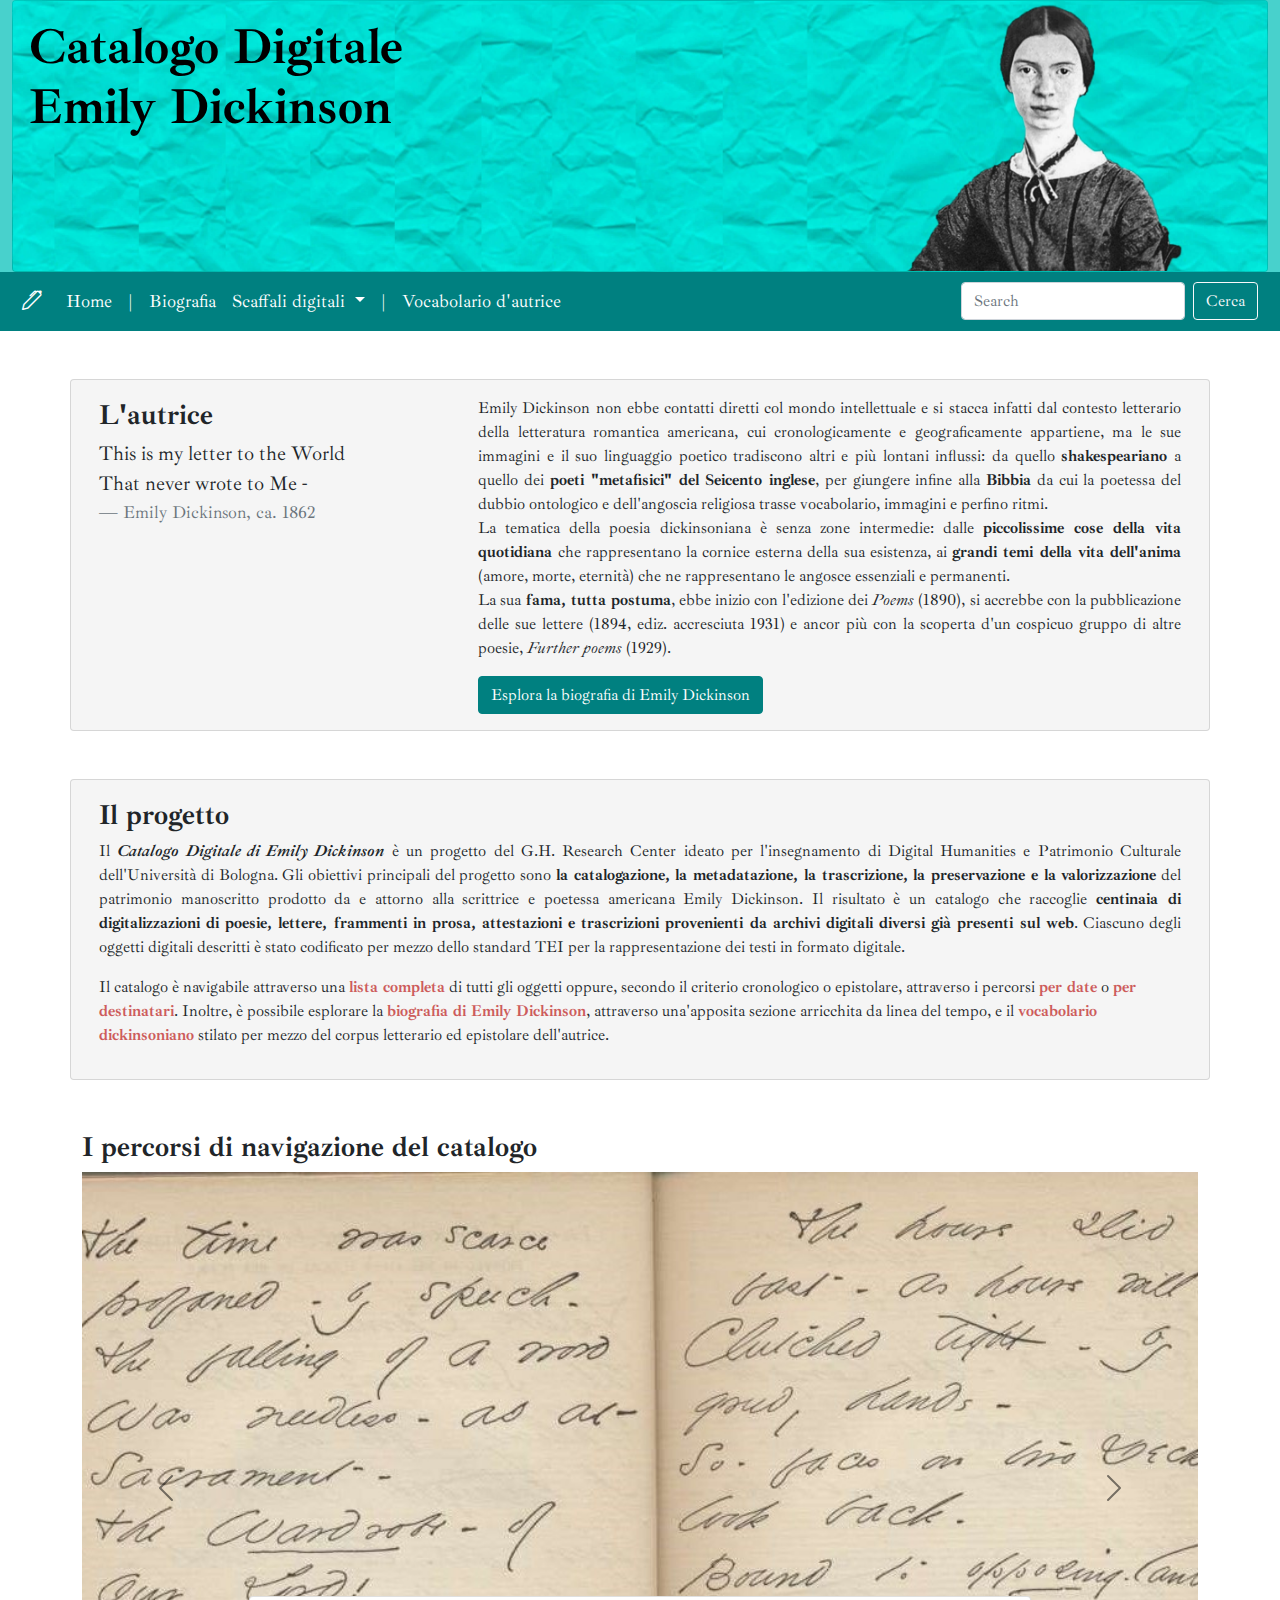
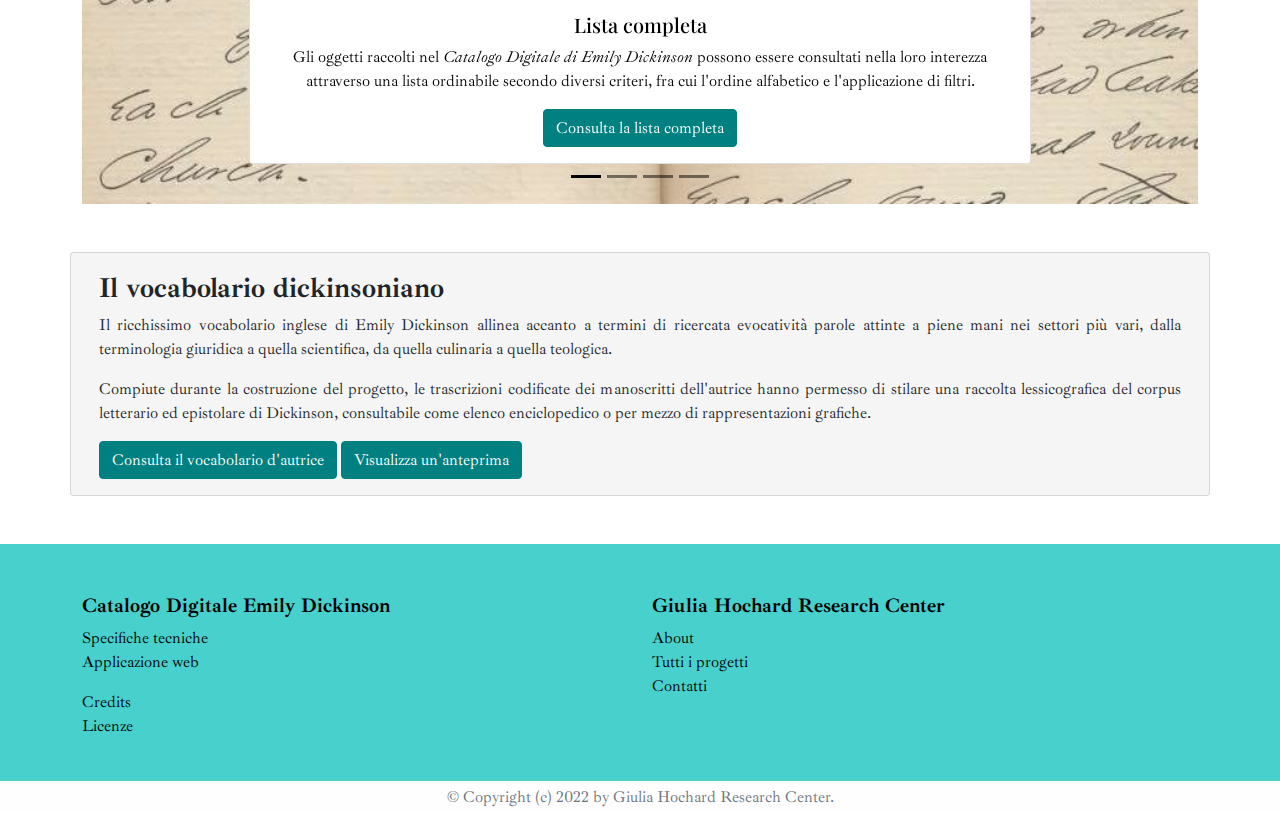
==== index.html @ fe254302 "upload-edits" ====
<!DOCTYPE html>
<html>
<head>
	<meta charset="utf-8">
	<meta name="viewport" content="width=device-width, initial-scale=1, shrink-to-fit=no">
	<title>Catalogo Digitale Emily Dickinson</title>
	<meta name="DC.Title" content="Catalogo Digitale Emily Dickinson">
	<meta name="DC.Creator.PersonalName" content="Hochard, Giulia">
	<meta name="DC.Creator.PersonalName.Address" content="giulia.hochard@studio.unibo.it">
	<meta name="DC.Subject" content="catalogo digitale">
	<meta name="DC.Subject" content="XML/TEI">
	<meta name="DC.Subject" content="poesia americana del Novecento">
	<meta name="DC.Subject" content="poetessa americana del Novecento">
	<meta name="DC.Description" content="Catalogo digitale delle opere manoscritte e delle attestazioni della scrittrice e poetessa americana Emily Dickinson">
	<meta name="DC.Publisher" content="Università di Bologna">
	<meta name="DC.Date" scheme="ISO8601" content="2022-07-27">
	<meta name="DC.Type" content="Sito web">
	<meta name="DC.Format" content="HTML/CSS">
	<meta name="DC.Identifier" content="https://giuliahochard.github.io/progetto_dhch/">
	<meta name="DC.Language" content="it">
	<link rel="shortcut icon" href="img/favicon.ico"/>
	<link rel="stylesheet" type="text/css" href="bootstrap/css/bootstrap.min.css"/>
	<link rel="stylesheet" type="text/css" href="style/style.css"/>
	<link rel="stylesheet" href="https://cdn.jsdelivr.net/npm/bootstrap-icons@1.8.3/font/bootstrap-icons.css"/>
</head>

<!--BODY-->
<body>
	<!--HEADER-->
	<header>
		<!--BANNER CON TITOLO-->
		<div class="container-fluid">
			<div class="card banner text-black">
				<img src="img/emilysfondoazzurro.jpg" class="card-img" alt=""/>
				<div class="card-img-overlay">
					<h1 class="card-title"><strong>Catalogo Digitale<br/>Emily Dickinson</strong></h1>
				</div>
			</div>
		</div>
		<!--BOOTSTRAP NAVBAR-->
		<nav class="navbar sticky-top navbar-expand-lg navbar-light bg-light pt-2 pb-2">
			<div class="container-fluid">
		    	<a class="navbar-brand" href="#">
		    		<i class="bi bi-pen"></i>
		    	</a>
			    <div class="collapse navbar-collapse" id="navbarSupportedContent">
			    	<ul class="navbar-nav me-auto mb-2 mb-lg-0">
			        	<li class="nav-item">
			          		<a class="nav-link active" aria-current="page" href="index.html">Home</a>
			        	</li>
			        	<li class="nav-item">
							<a class="nav-link" href="#">|</a>
						</li>
			        	<li class="nav-item">
			          		<a class="nav-link active" href="#">Biografia</a>
			        	</li>
			        	<li class="nav-item dropdown">
			          		<a class="nav-link dropdown-toggle active" href="#" id="navbarDropdown" role="button" data-bs-toggle="dropdown" aria-expanded="false">
			          			Scaffali digitali
			          		</a>
			          		<ul class="dropdown-menu" aria-labelledby="navbarDropdown">
			          			<li><a class="dropdown-item" href="paginehtml/listacompleta.html" title="Vai alla lista completa degli items del catalogo">Lista completa</a></li>
			          			<li><hr class="dropdown-divider"></li>
			            		<li><a class="dropdown-item" href="paginehtml/date.html" title="Vai agli scaffali organizzati per data">Date</a></li>
			            		<li><a class="dropdown-item" href="paginehtml/destinatari.html" title="Vai agli scaffali organizzati per destinatario">Destinatari</a></li>
			            		<li><a class="dropdown-item" href="#attest-trascr">Attestazioni e trascrizioni</a></li>
			          		</ul>
			        	</li>
			        	<li class="nav-item">
							<a class="nav-link" href="#">|</a>
						</li>
			        	<li class="nav-item">
			        		<a class="nav-link active" href="#vocabolario">Vocabolario d'autrice</a>
			        	</li>
			      	</ul>
			      	<form class="d-flex">
			        	<input class="form-control me-2" type="search" placeholder="Search" aria-label="Search">
			        	<button class="btn btn-outline-light" type="submit">Cerca</button>
			      	</form>
			    </div>
		  	</div>
		</nav>
	</header>
	<!--CORPO-->
	<main>
		<!--INTRODUZIONE AUTRICE E PROGETTO-->
		<section class="container-fluid introduzione pt-5">
			<div class="container">
				<div class="row">
					<div class="card index">
						<div class="row">
							<div class="col-md-4">
								<div class="card-body">
									<h3><strong>L'autrice</strong></h3>
									<blockquote class="blockquote mb-0">
										<p>This is my letter to the World<br/>That never wrote to Me -</p>
										<p class="blockquote-footer">Emily Dickinson, ca. 1862</p>
									</blockquote>
								</div>
							</div>
							<div class="col-md-8">
								<div class="card-body">
									<p class="card-text" align="justify">Emily Dickinson non ebbe contatti diretti col mondo intellettuale e si stacca infatti dal contesto letterario della letteratura romantica americana, cui cronologicamente e geograficamente appartiene, ma le sue immagini e il suo linguaggio poetico tradiscono altri e più lontani influssi: da quello <strong>shakespeariano</strong> a quello dei <strong>poeti "metafisici" del Seicento inglese</strong>, per giungere infine alla <strong>Bibbia</strong> da cui la poetessa del dubbio ontologico e dell'angoscia religiosa trasse vocabolario, immagini e perfino ritmi.<br>La tematica della poesia dickinsoniana è senza zone intermedie: dalle <strong>piccolissime cose della vita quotidiana</strong> che rappresentano la cornice esterna della sua esistenza, ai <strong>grandi temi della vita dell'anima</strong> (amore, morte, eternità) che ne rappresentano le angosce essenziali e permanenti.<br>La sua <strong>fama, tutta postuma</strong>, ebbe inizio con l'edizione dei <em>Poems</em> (1890), si accrebbe con la pubblicazione delle sue lettere (1894, ediz. accresciuta 1931) e ancor più con la scoperta d'un cospicuo gruppo di altre poesie, <em>Further poems</em> (1929).</p>
									<a href="#" class="btn btn-primary">Esplora la biografia di Emily Dickinson</a>
								</div>
							</div>
						</div>
					</div>
				</div>
				<div class="row pt-5">
					<div class="card index">
						<div class="card-body">
							<h3 class="card-title"><strong>Il progetto</strong></h3>
							<p class="card-text" align="justify">Il <em><strong>Catalogo Digitale di Emily Dickinson</strong></em> è un progetto del G.H. Research Center ideato per l'insegnamento di Digital Humanities e Patrimonio Culturale dell'Università di Bologna. Gli obiettivi principali del progetto sono <strong>la catalogazione, la metadatazione, la trascrizione, la preservazione e la valorizzazione</strong> del patrimonio manoscritto prodotto da e attorno alla scrittrice e poetessa americana Emily Dickinson. Il risultato è un catalogo che raccoglie <strong>centinaia di digitalizzazioni di poesie, lettere, frammenti in prosa, attestazioni e trascrizioni provenienti da archivi digitali diversi già presenti sul web</strong>. Ciascuno degli oggetti digitali descritti è stato codificato per mezzo dello standard TEI per la rappresentazione dei testi in formato digitale.</p>
							<p>Il catalogo è navigabile attraverso una <a href="paginehtml/listacompleta.html" class="link" title="Vai alla lista completa degli items del catalogo"><strong>lista completa</strong></a> di tutti gli oggetti oppure, secondo il criterio cronologico o epistolare, attraverso i percorsi <a href="paginehtml/date.html" class="link" title="Vai agli scaffali organizzati per data"><strong>per date</strong></a> o <a href="paginehtml/destinatari.html" class="link" title="Vai agli scaffali organizzati per destinatario"><strong>per destinatari</strong></a>. Inoltre, è possibile esplorare la <a href="#" class="link"><strong>biografia di Emily Dickinson</strong></a>, attraverso una'apposita sezione arricchita da linea del tempo, e il <a href="#vocabolario" class="link"><strong>vocabolario dickinsoniano</strong></a> stilato per mezzo del corpus letterario ed epistolare dell'autrice.</p>
						</div>
					</div>
				</div>
			</div>
		</section>
		<!--PERCORSI CON CAROUSEL-->
		<section class="container-fluid percorsi pt-5 pb-5">
			<div class="container">
				<h3 class="text-dark"><strong>I percorsi di navigazione del catalogo</strong></h3>
				<div id="carouselExampleDark" class="carousel carousel-dark slide" data-bs-ride="carousel">
					<div class="carousel-indicators">
						<button type="button" data-bs-target="#carouselExampleDark" data-bs-slide-to="0" class="active" aria-current="true" aria-label="Slide 1"></button>
						<button type="button" data-bs-target="#carouselExampleDark" data-bs-slide-to="1" aria-label="Slide 2"></button>
						<button type="button" data-bs-target="#carouselExampleDark" data-bs-slide-to="2" aria-label="Slide 3"></button>
						<button type="button" data-bs-target="#carouselExampleDark" data-bs-slide-to="3" aria-label="Slide 4"></button>
					</div>
					<div class="carousel-inner">
						<div class="carousel-item active" data-bs-interval="10000">
							<img src="img/poem1.jpg" class="d-block w-100" alt="">
							<div class="carousel-caption d-none d-md-block">
								<div class="card">
									<div class="card-body">
										<h5>Lista completa</h5>
										<p>Gli oggetti raccolti nel <em>Catalogo Digitale di Emily Dickinson</em> possono essere consultati nella loro interezza attraverso una lista ordinabile secondo diversi criteri, fra cui l'ordine alfabetico e l'applicazione di filtri.</p>
										<a href="paginehtml/listacompleta.html" class="btn btn-primary" title="Vai alla lista completa degli items del catalogo">Consulta la lista completa</a>
									</div>
								</div>
							</div>
						</div>
						<div class="carousel-item" data-bs-interval="2000">
							<img src="img/homestead.jpg" class="d-block w-100" alt="...">
							<div class="carousel-caption d-none d-md-block">
								<div class="card">
									<div class="card-body">
										<h5>Scaffali organizzati per data</h5>
										<p>Il catalogo è esplorabile secondo un criterio cronologico nello scaffale digitale organizzato per date: qui gli items sono ordinati a seconda della loro data - certa o presunta - di produzione.</p>
										<button type="button" class="btn btn-primary" id="paginehtml/date.html" title="Vai agli scaffali organizzati per data">Esplora gli scaffali organizzati per data</button>
									</div>
								</div>
							</div>
						</div>
						<div class="carousel-item">
							<img src="img/people.jpg" class="d-block w-100" alt="...">
							<div class="carousel-caption d-none d-md-block">
								<div class="card">
									<div class="card-body">
										<h5>Scaffali organizzati per destinatario</h5>
										<p>Il catalogo è esplorabile secondo un criterio epistolare nello scaffale digitale organizzato per destinatari: qui gli items sono raggruppati a seconda del destinatario a cui Dickinson li aveva intestati.</p>
										<button type="button" class="btn btn-primary" id="paginehtml/destinatari.html" title="Vai agli scaffali organizzati per destinatario">Esplora gli scaffali organizzati per destinatario</button>
									</div>
								</div>
							</div>
						</div>
						<div class="carousel-item">
							<img src="img/poem4.jpg" class="d-block w-100" alt="...">
							<div class="carousel-caption d-none d-md-block">
								<div class="card">
									<div class="card-body">
										<h5>Attestazioni e trascrizioni</h5>
										<p>Nell'ultimo scaffale digitale sono raggruppate tutte le attestazioni degli scritti di Emily Dickinson e le trascrizioni dei suoi lavori per mano di altri.</p>
										<button type="button" class="btn btn-primary" id="attest-trascr">Esplora la sezione delle attestazioni e trascrizioni</button>
									</div>
								</div>
							</div>
						</div>
					</div>
					<button class="carousel-control-prev" type="button" data-bs-target="#carouselExampleDark" data-bs-slide="prev">
						<span class="carousel-control-prev-icon" aria-hidden="true"></span>
						<span class="visually-hidden">Previous</span>
					</button>
					<button class="carousel-control-next" type="button" data-bs-target="#carouselExampleDark" data-bs-slide="next">
						<span class="carousel-control-next-icon" aria-hidden="true"></span>
						<span class="visually-hidden">Next</span>
					</button>
				</div>
				<!--FINE CAROUSEL-->
			</div>
		</section>
		<!--VOCABOLARIO-->
		<section class="container-fluid pb-5">
			<div class="container">
				<div class="row">
					<div class="card index">
						<div class="card-body">
							<h3><strong>Il vocabolario dickinsoniano</strong></h3>
							<p align="justify">Il ricchissimo vocabolario inglese di Emily Dickinson allinea accanto a termini di ricercata evocatività parole attinte a piene mani nei settori più vari, dalla terminologia giuridica a quella scientifica, da quella culinaria a quella teologica.</p>
							<p align="justify">Compiute durante la costruzione del progetto, le trascrizioni codificate dei manoscritti dell'autrice hanno permesso di stilare una raccolta lessicografica del corpus letterario ed epistolare di Dickinson, consultabile come elenco enciclopedico o per mezzo di rappresentazioni grafiche.</p>
							<a href="#vocabolario" id="vocabolario" class="btn btn-primary">Consulta il vocabolario d'autrice</a>
							<button type="button" class="btn btn-primary" type="button" title="Apre anteprima in Modal" data-bs-toggle="modal" data-bs-target="#exampleModal">Visualizza un'anteprima</button>
							<div class="modal fade" tabindex="-1" id="exampleModal" aria-labelledby="exampleModalLabel" aria-hidden="true">
								<div class="modal-dialog modal-dialog-scrollable">
									<div class="modal-content">
										<div class="modal-header">
											<h5 class="modal-title" id="exampleModalLabel">Strumento di visualizzazione grafica della frequenza lessicale in un corpus di testi</h5>
											<button type="button" class="btn-close text-reset" data-bs-dismiss="modal" aria-label="Close"></button>
										</div>
										<div class="modal-body">
											<p>Nel vocabolario dickinsoniano sono visualizzabili strumenti di rappresentazione grafica come il seguente.</p>
											<p><iframe style='width: 450px; height: 300px;' src='https://voyant-tools.org/tool/Cirrus/?visible=500&corpus=7f5c9453356b207da82caa83656aa32d'></iframe></p>
											<p class="text-muted">Ottenuto con <a href="https://voyant-tools.org/" target="_blank" title="Apre in finestra nuova">Voyant Tools</a>.</p>
										</div>
										<div class="modal-footer">
											<button type="button" class="btn btn-primary" data-bs-dismiss="modal">Chiudi</button>
										</div>
									</div>
								</div>
							</div>
						</div>
					</div>
				</div>
			</div>
		</section>
	</main>
	<!--FOOTER-->
	<footer>
		<section class="container-fluid footer pt-5 pb-3">
			<div class="container">
				<div class="row">
					<div class="col-md-6">
						<h5><strong>Catalogo Digitale Emily Dickinson</strong></h5>
						<ul class="list-unstyled">
							<li><a href="#" class="footer-link">Specifiche tecniche</a></li>
							<li><a href="#" class="footer-link">Applicazione web</a></li>
						</ul>
						<ul class="list-unstyled">
							<li><a href="paginehtml/credits1.html" class="footer-link" target="_blank" title="Vai ai credits del sito">Credits</a></li>
							<li><a href="paginehtml/licenze.html" class="footer-link" target="_blank" title="Vai alle licenze del sito">Licenze</a></li>
						</ul>
					</div>
					<div class="col-md-6">
						<div class="row">
							<div class="col-md-7">
								<h5><strong>Giulia Hochard Research Center</strong></h5>
								<ul class="list-unstyled">
									<li><a href="https://github.com/GiuliaHochard" class="footer-link" target="_blank" title="Apre finestra nuova">About</a></li>
									<li><a href="https://github.com/GiuliaHochard?tab=repositories" class="footer-link" target="_blank" title="Apre finestra nuova">Tutti i progetti</a></li>
									<li><a href="paginehtml/contatti.html" class="footer-link" target="_blank" title="Vai alle licenze del sito">Contatti</a></li>
								</ul>
							</div>
							<div class="col-md-5">
								<p><iframe src="https://www.google.com/maps/embed?pb=!1m18!1m12!1m3!1d2947.4226081138454!2d-72.51662058538813!3d42.37614294207991!2m3!1f0!2f0!3f0!3m2!1i1024!2i768!4f13.1!3m3!1m2!1s0x89e6cdf152a2d605%3A0xb0459b32ae198cb7!2sEmily%20Dickinson%20Museum!5e0!3m2!1sen!2sit!4v1653232723181!5m2!1sen!2sit" style="border:0;" allowfullscreen="" loading="lazy" referrerpolicy="no-referrer-when-downgrade"></iframe></p>
							</div>
						</div>
					</div>
				</div>
			</div>
		</section>
		<div class="container-fluid background-gray">
			<p class="mb-0 pb-1 pt-1 text-center text-muted">© Copyright (c) 2022 by Giulia Hochard Research Center.</p>
		</div>
	</footer>
	<script src="bootstrap/js/bootstrap.bundle.min.js"></script>
</body>
</html>
---- style/style.css ----
@import url('https://fonts.googleapis.com/css2?family=Cormorant+SC&family=Ibarra+Real+Nova&family=Playfair+Display&display=swap');
@import url('https://fonts.googleapis.com/css2?family=Cormorant+SC&display=swap');
@import url('https://fonts.googleapis.com/css2?family=Cormorant+SC&family=Playfair+Display&display=swap');

* {box-sizing: border-box; font-family: 'Ibarra Real Nova', serif;}

html {scroll-behavior: smooth; -webkit-font-smoothing: antialiased;}

h1 {font-family: 'Cormorant SC', serif; font-size: 50px;}

h2, h3, h4, h5, h6 {font-family: 'Playfair Display', serif;}

header {background-color: #48D1CC; padding: 0px; font-size: 18px; color: black;}

footer {background-color: #48D1CC; padding: 0px; color: black; clear: both;}
.footer-link {color: black; text-decoration: none;}
.footer-link:hover {color: black; text-decoration: underline;}
footer ul > li {list-style: none; margin: 0; padding: 0;}

iframe {width: 100%; height: 100%;}

.navbar {padding: 10px; background-color: #008080 !important}
.bi-pen {color: white;}
.nav-link {color: white !important}

.link {color: #CD5C5C; text-decoration: none;}
.link:hover {color: #CD5C5C; text-decoration: underline;}
.page-link {color: #CD5C5C;}
.page-link:hover {color: #822222;}

.btn:hover {box-shadow: 0px 5px 40px -10px rgba(122, 144, 173, .2); -webkit-box-shadow: 0px 5px 40px -10px rgba(38, 44, 52, .2); -moz-box-shadow: 0px 5px 40px -10px rgba(38, 44, 52, .2);}
.btn-primary {background-color: #008080; border: 1px solid #008080; color: #FFFFFF !important;}
.btn-primary:hover {background-color: #3A515F; border: 1px solid #3A515F;}
.btn-outline-primary {border: 1px solid #008080; color: #008080 !important;}
.btn-outline-primary:hover {background-color: #3A515F; border: 1px solid #3A515F; color:#FFFFFF !important;}
.share .btn {width: 100%;}

.carousel-control-prev, .carousel-control-next {z-index: 10 !important;}

.spinner-border {color:#CD5C5C;}

.index {background-color: #F5F5F5;}
.banner {background-attachment: fixed; background-image: url(../img/emilysfondoazzurro.jpg); background-size: cover; background-repeat: no-repeat;}
.background-gray {background-color: #FEFEFE;}

aside .card:hover, .card-tool:hover, .card-item:hover {box-shadow: 0px 5px 40px -10px rgba(122, 144, 173, .9); -webkit-box-shadow: 0px 5px 40px -10px rgba(38, 44, 52, .9); -moz-box-shadow: 0px 5px 40px -10px rgba(38, 44, 52, .9);}
.card-item .btn {width: 100%;}
.card-item img {height: 350px;}
.card-item i, .carousel-item i {color: #61879E;}
.card-item span, .carousel-item > span {background-color: #FEFEFE; border-radius: .25rem; font-size: 1em; position: absolute; z-index: 1000;}
.carousel-inner > .carousel-item > span:hover {background-color: #E6E6E6;}
.img-code {font-size: .7em;}

.notes {color: gray; text-decoration: none;}
.dotted {border-bottom: 1.5px dotted;}
.dotted:hover {border-bottom: 1.5px dotted; color: #CD5C5C;}
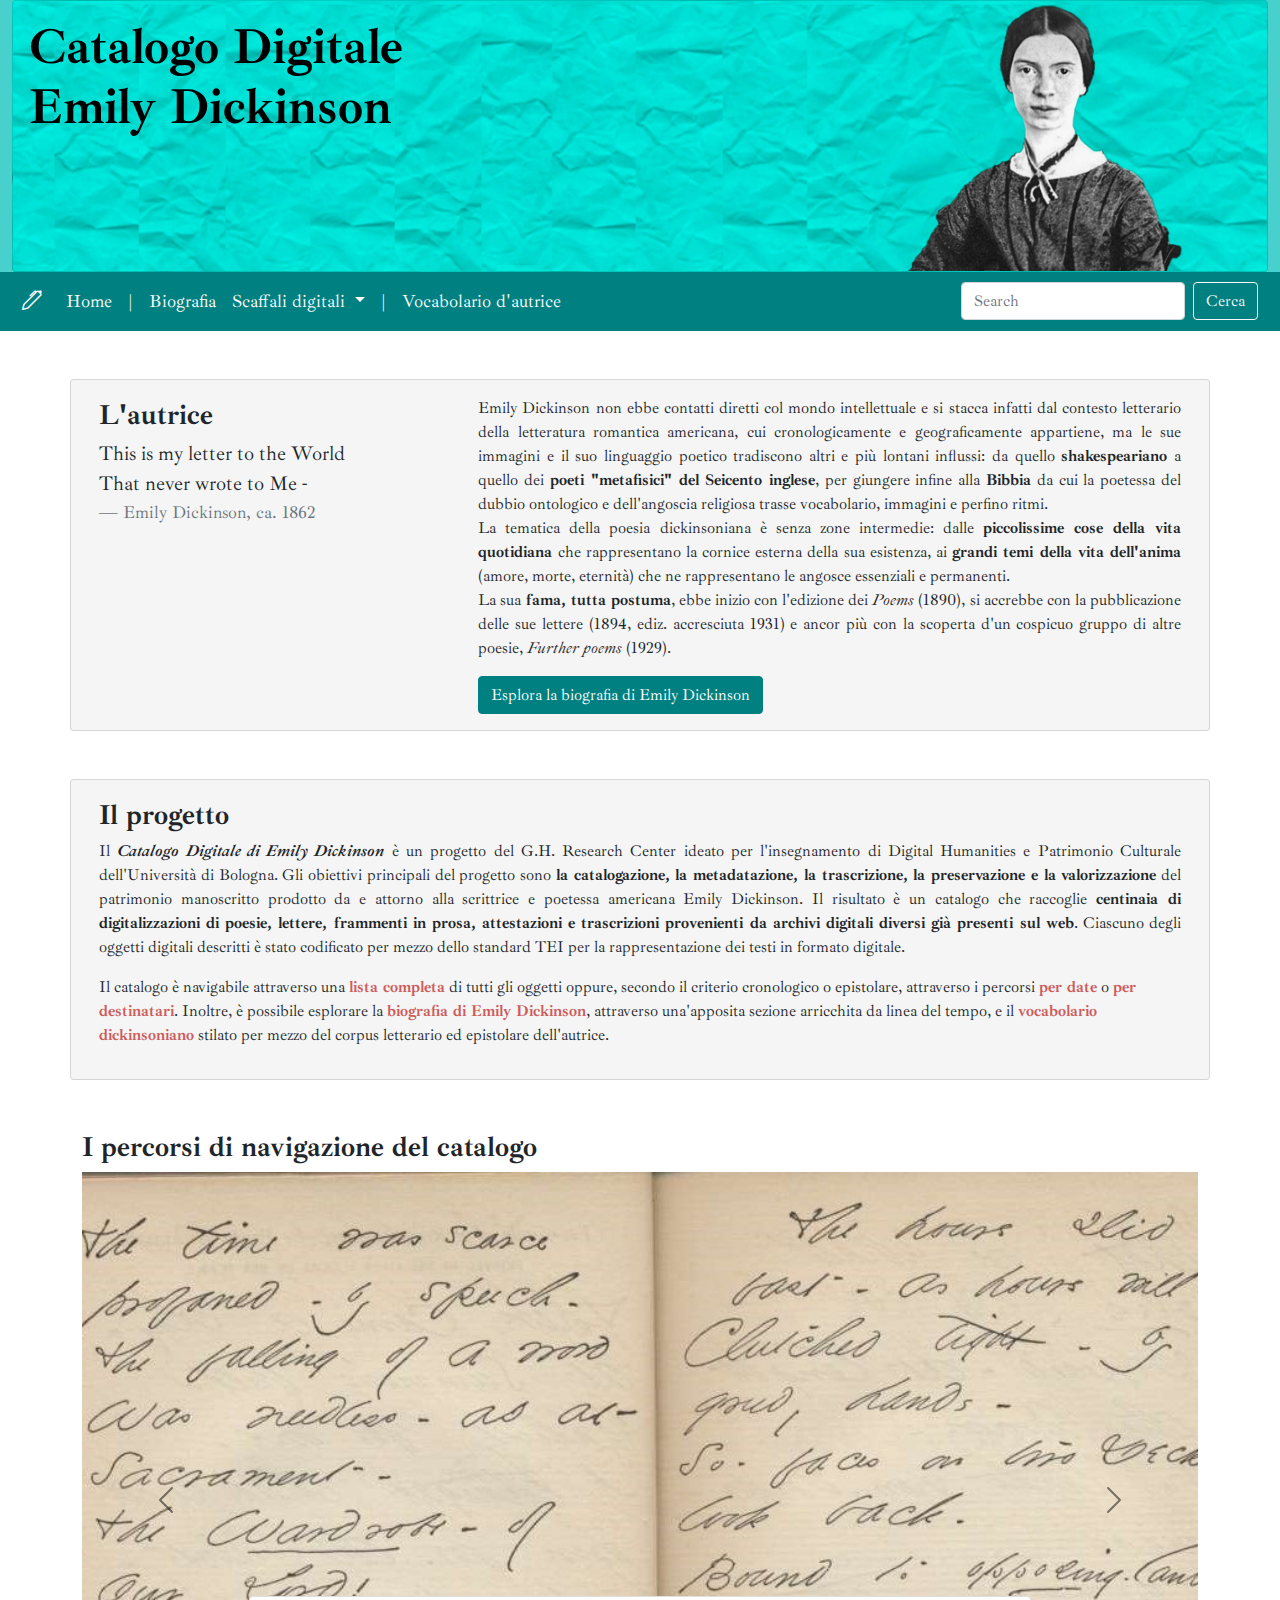
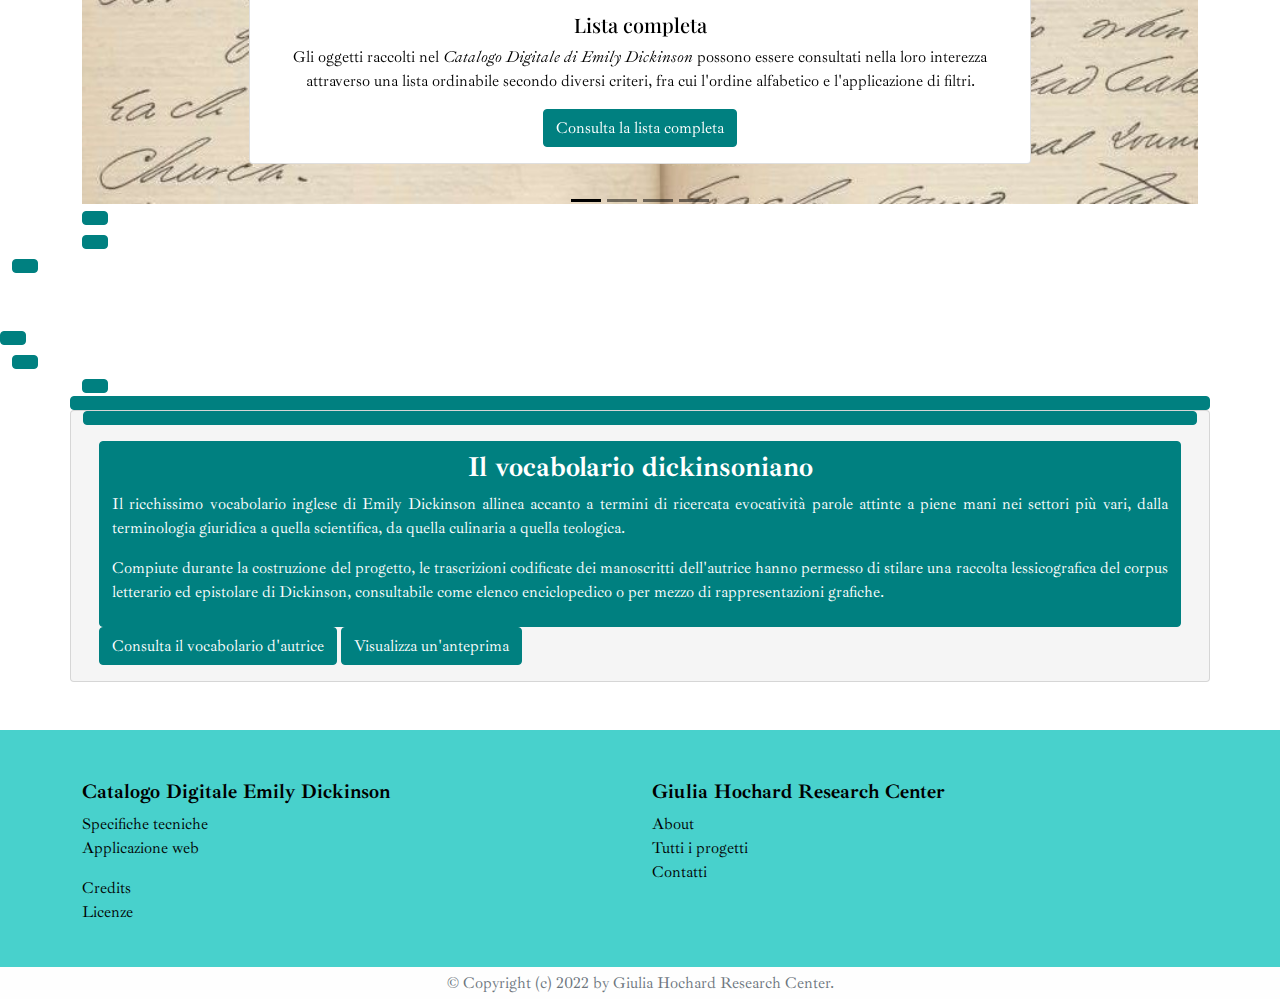
==== commit 6b6276ab: "edit-index" ====
--- a/index.html
+++ b/index.html
@@ -149,7 +149,7 @@
 									<div class="card-body">
 										<h5>Scaffali organizzati per data</h5>
 										<p>Il catalogo è esplorabile secondo un criterio cronologico nello scaffale digitale organizzato per date: qui gli items sono ordinati a seconda della loro data - certa o presunta - di produzione.</p>
-										<button type="button" class="btn btn-primary" id="paginehtml/date.html" title="Vai agli scaffali organizzati per data">Esplora gli scaffali organizzati per data</button>
+										<a class="btn btn-primary" href="paginehtml/date.html" title="Vai agli scaffali organizzati per data">Esplora gli scaffali organizzati per data</button>
 									</div>
 								</div>
 							</div>
@@ -161,7 +161,7 @@
 									<div class="card-body">
 										<h5>Scaffali organizzati per destinatario</h5>
 										<p>Il catalogo è esplorabile secondo un criterio epistolare nello scaffale digitale organizzato per destinatari: qui gli items sono raggruppati a seconda del destinatario a cui Dickinson li aveva intestati.</p>
-										<button type="button" class="btn btn-primary" id="paginehtml/destinatari.html" title="Vai agli scaffali organizzati per destinatario">Esplora gli scaffali organizzati per destinatario</button>
+										<a class="btn btn-primary" id="paginehtml/destinatari.html" title="Vai agli scaffali organizzati per destinatario">Esplora gli scaffali organizzati per destinatario</button>
 									</div>
 								</div>
 							</div>
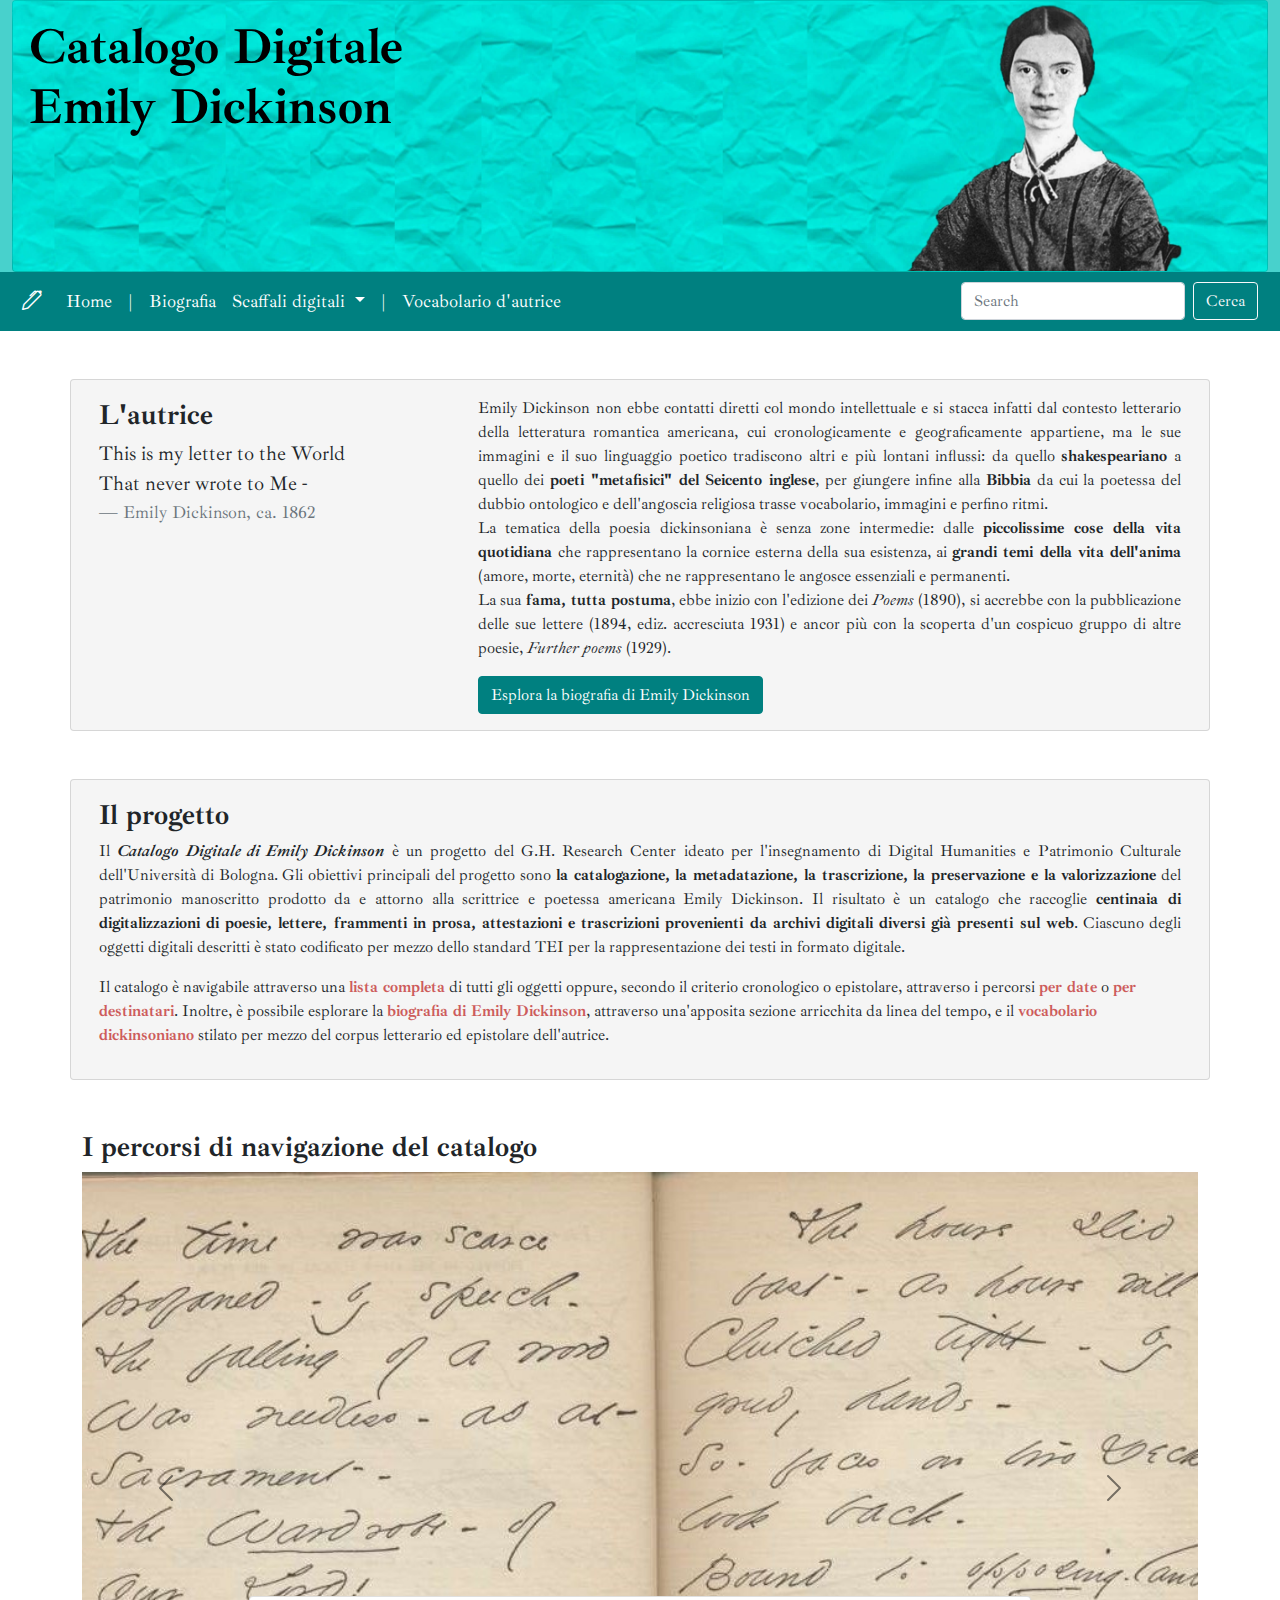
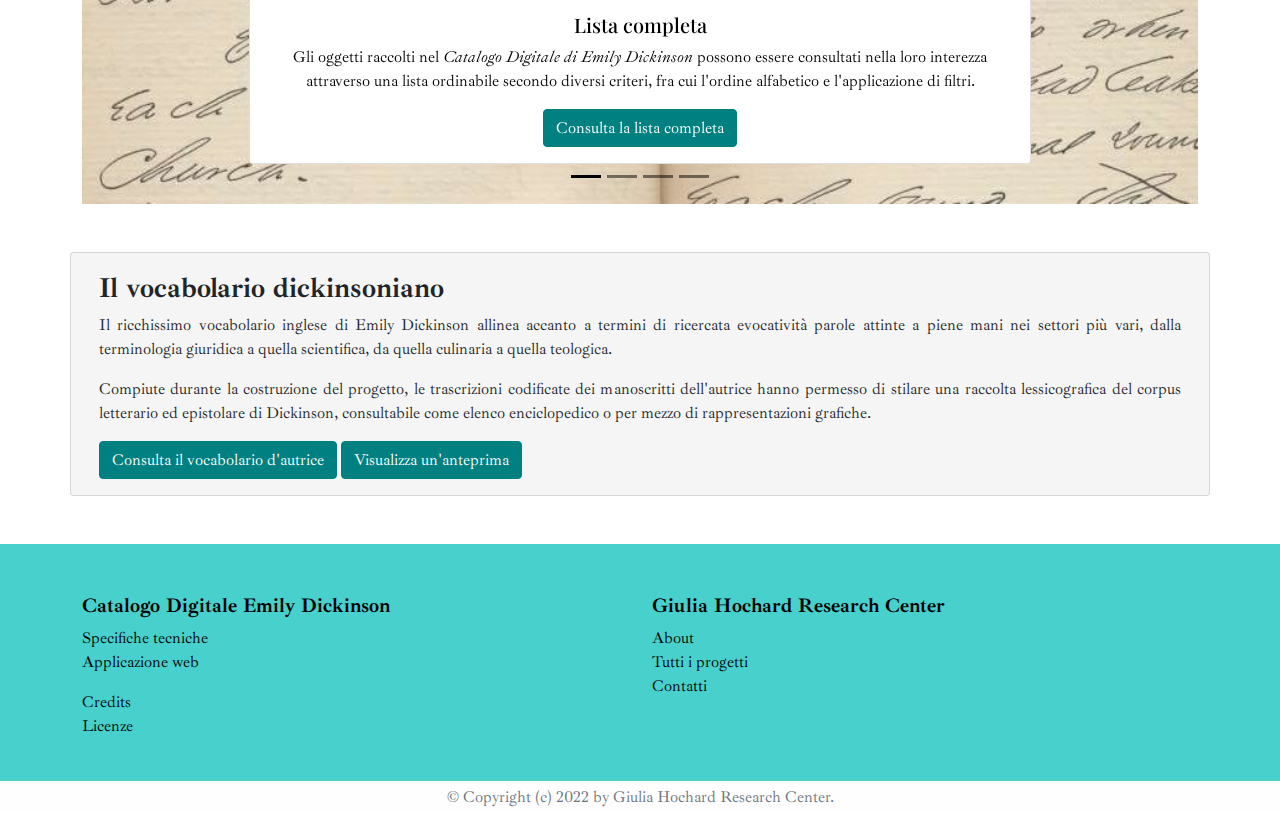
==== commit dc5a0ff4: "edit-index" ====
--- a/index.html
+++ b/index.html
@@ -149,7 +149,7 @@
 									<div class="card-body">
 										<h5>Scaffali organizzati per data</h5>
 										<p>Il catalogo è esplorabile secondo un criterio cronologico nello scaffale digitale organizzato per date: qui gli items sono ordinati a seconda della loro data - certa o presunta - di produzione.</p>
-										<a class="btn btn-primary" href="paginehtml/date.html" title="Vai agli scaffali organizzati per data">Esplora gli scaffali organizzati per data</button>
+										<a href="paginehtml/date.html" class="btn btn-primary" title="Vai agli scaffali organizzati per data">Esplora gli scaffali organizzati per data</a>
 									</div>
 								</div>
 							</div>
@@ -161,7 +161,7 @@
 									<div class="card-body">
 										<h5>Scaffali organizzati per destinatario</h5>
 										<p>Il catalogo è esplorabile secondo un criterio epistolare nello scaffale digitale organizzato per destinatari: qui gli items sono raggruppati a seconda del destinatario a cui Dickinson li aveva intestati.</p>
-										<a class="btn btn-primary" id="paginehtml/destinatari.html" title="Vai agli scaffali organizzati per destinatario">Esplora gli scaffali organizzati per destinatario</button>
+										<a href="paginehtml/destinatari.html" class="btn btn-primary" title="Vai agli scaffali organizzati per destinatario">Esplora gli scaffali organizzati per destinatario</a>
 									</div>
 								</div>
 							</div>
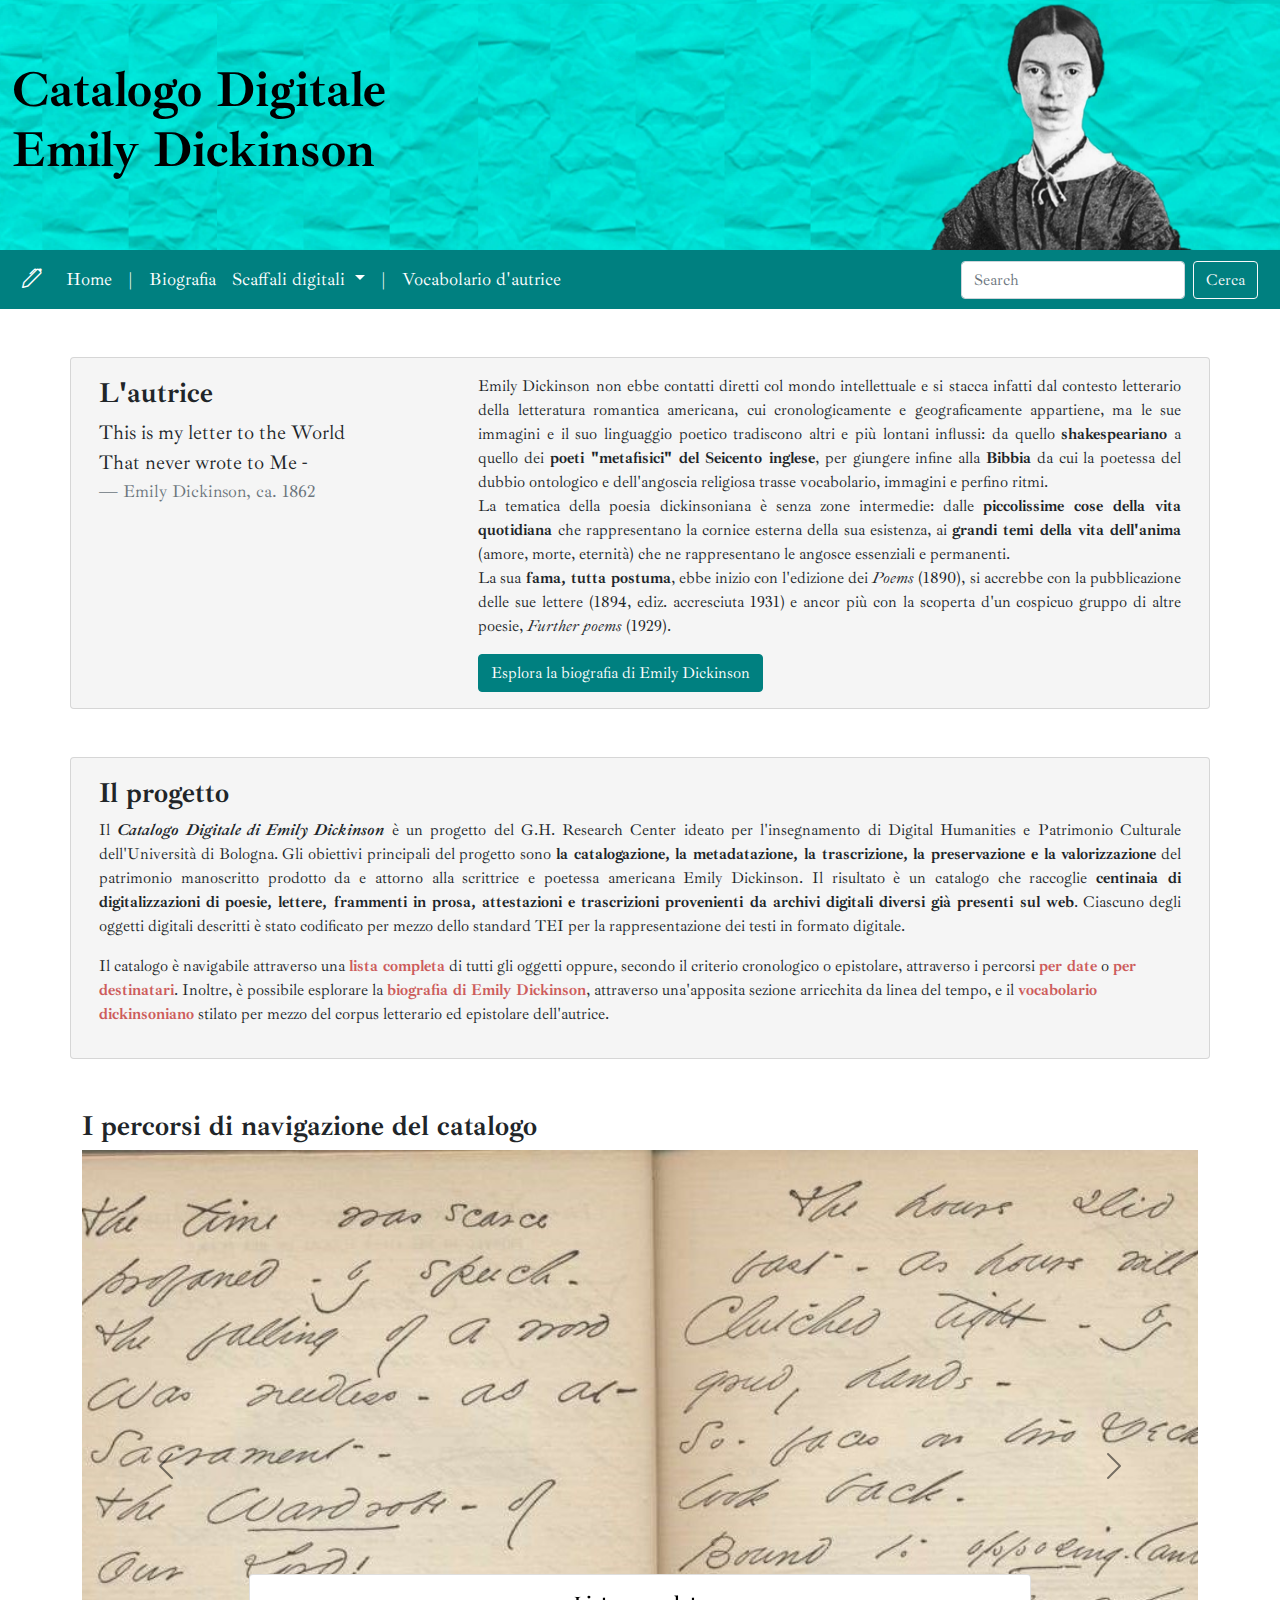
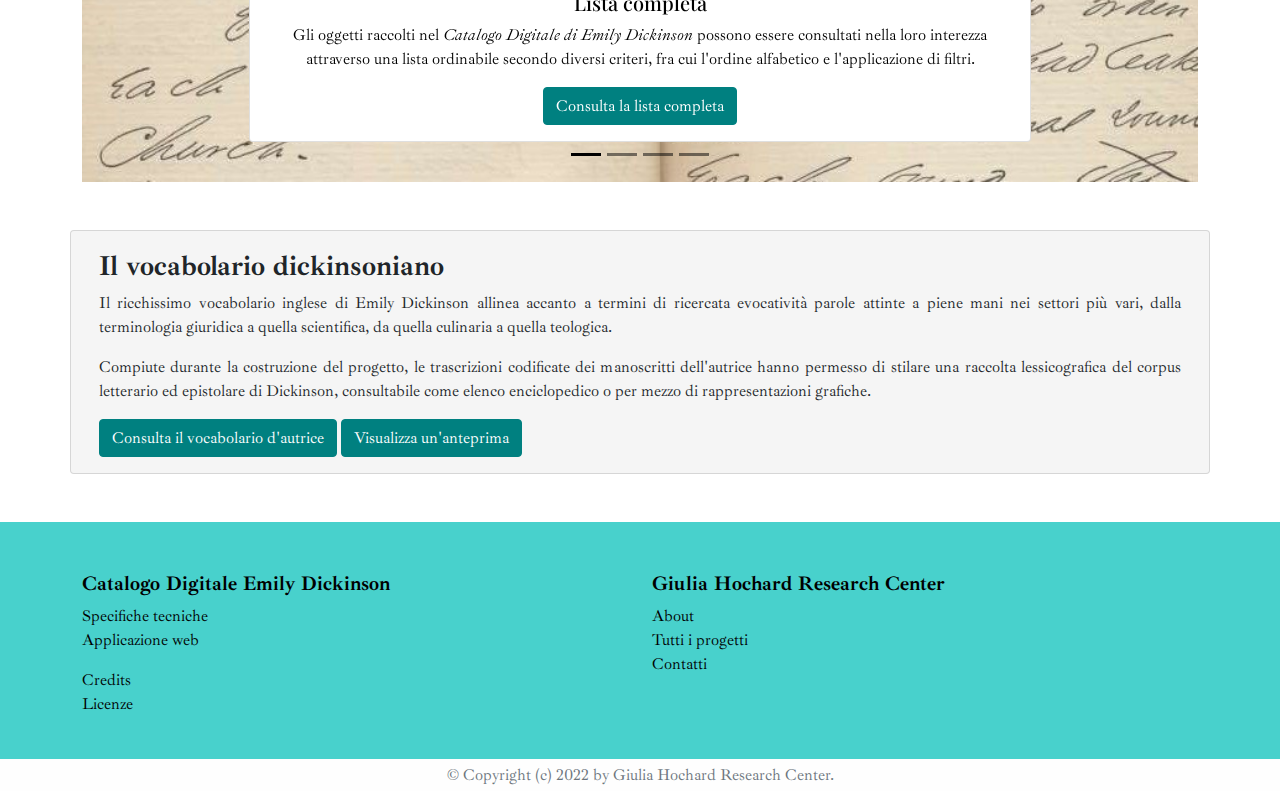
==== commit ab9a8758: "edit-index" ====
--- a/index.html
+++ b/index.html
@@ -29,13 +29,8 @@
 	<!--HEADER-->
 	<header>
 		<!--BANNER CON TITOLO-->
-		<div class="container-fluid">
-			<div class="card banner text-black">
-				<img src="img/emilysfondoazzurro.jpg" class="card-img" alt=""/>
-				<div class="card-img-overlay">
-					<h1 class="card-title"><strong>Catalogo Digitale<br/>Emily Dickinson</strong></h1>
-				</div>
-			</div>
+		<div class="container-fluid banner">
+			<h1><br><strong>Catalogo Digitale<br/>Emily Dickinson</strong></h1>
 		</div>
 		<!--BOOTSTRAP NAVBAR-->
 		<nav class="navbar sticky-top navbar-expand-lg navbar-light bg-light pt-2 pb-2">
--- a/style/style.css
+++ b/style/style.css
@@ -40,7 +40,7 @@
 .spinner-border {color:#CD5C5C;}
 
 .index {background-color: #F5F5F5;}
-.banner {background-attachment: fixed; background-image: url(../img/emilysfondoazzurro.jpg); background-size: cover; background-repeat: no-repeat;}
+.banner {background-attachment: fixed; background-image: url(../img/emilysfondoazzurro.jpg); background-size: 100%; height: 250px; background-repeat: no-repeat;}
 .background-gray {background-color: #FEFEFE;}
 
 aside .card:hover, .card-tool:hover, .card-item:hover {box-shadow: 0px 5px 40px -10px rgba(122, 144, 173, .9); -webkit-box-shadow: 0px 5px 40px -10px rgba(38, 44, 52, .9); -moz-box-shadow: 0px 5px 40px -10px rgba(38, 44, 52, .9);}
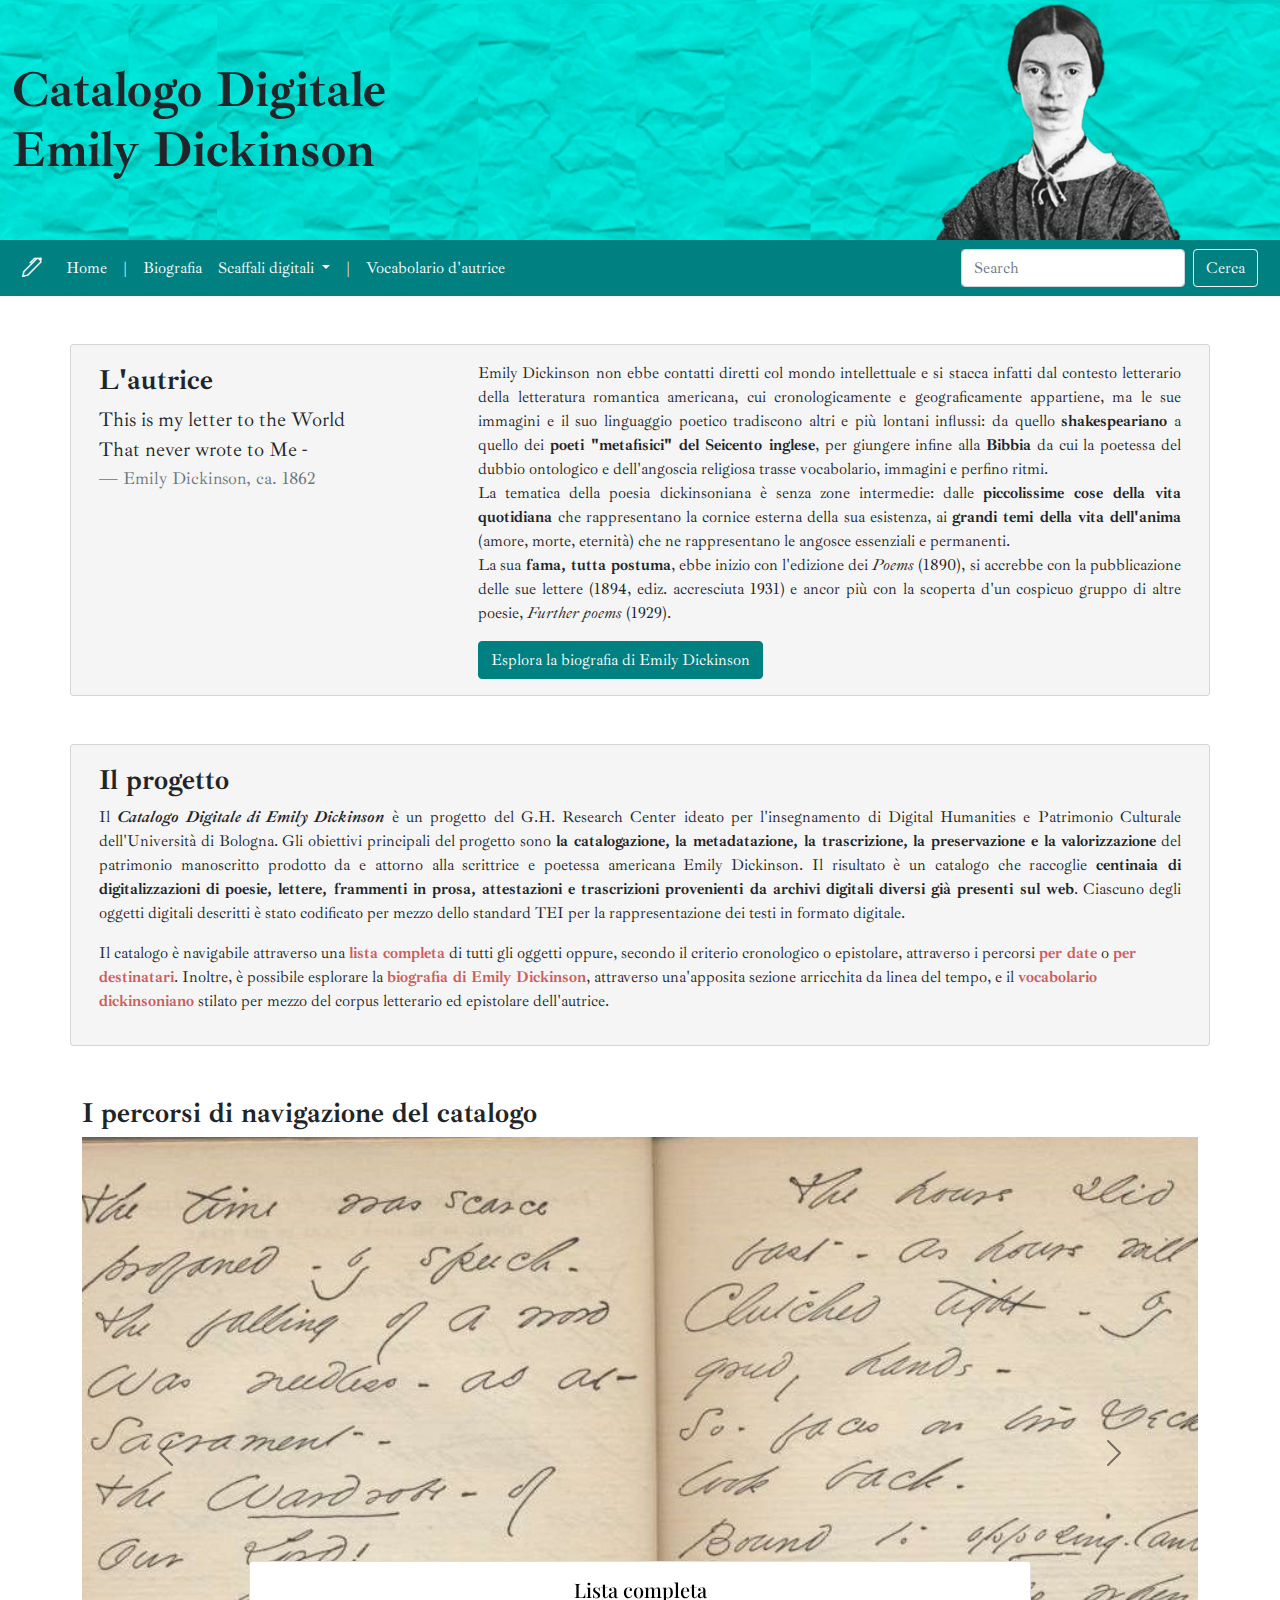
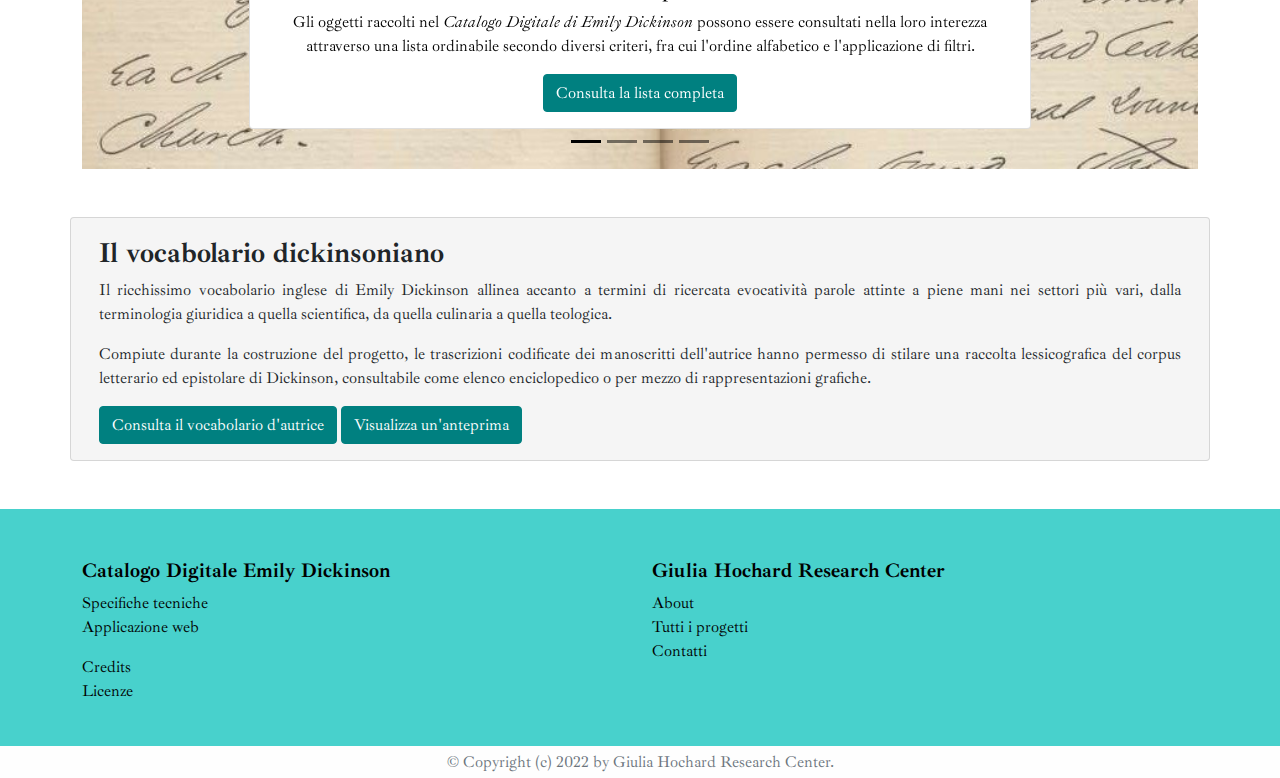
==== commit 7e10e9f5: "edit-file-html" ====
--- a/index.html
+++ b/index.html
@@ -26,13 +26,14 @@
 
 <!--BODY-->
 <body>
-	<!--HEADER-->
+	<!--HEADER UNO CON BANNER-->
 	<header>
-		<!--BANNER CON TITOLO-->
 		<div class="container-fluid banner">
 			<h1><br><strong>Catalogo Digitale<br/>Emily Dickinson</strong></h1>
 		</div>
-		<!--BOOTSTRAP NAVBAR-->
+	</header>
+	<header class="sticky-top">
+		<!--HEADER DUE CON NAVBAR-->
 		<nav class="navbar sticky-top navbar-expand-lg navbar-light bg-light pt-2 pb-2">
 			<div class="container-fluid">
 		    	<a class="navbar-brand" href="#">
@@ -96,7 +97,7 @@
 							<div class="col-md-8">
 								<div class="card-body">
 									<p class="card-text" align="justify">Emily Dickinson non ebbe contatti diretti col mondo intellettuale e si stacca infatti dal contesto letterario della letteratura romantica americana, cui cronologicamente e geograficamente appartiene, ma le sue immagini e il suo linguaggio poetico tradiscono altri e più lontani influssi: da quello <strong>shakespeariano</strong> a quello dei <strong>poeti "metafisici" del Seicento inglese</strong>, per giungere infine alla <strong>Bibbia</strong> da cui la poetessa del dubbio ontologico e dell'angoscia religiosa trasse vocabolario, immagini e perfino ritmi.<br>La tematica della poesia dickinsoniana è senza zone intermedie: dalle <strong>piccolissime cose della vita quotidiana</strong> che rappresentano la cornice esterna della sua esistenza, ai <strong>grandi temi della vita dell'anima</strong> (amore, morte, eternità) che ne rappresentano le angosce essenziali e permanenti.<br>La sua <strong>fama, tutta postuma</strong>, ebbe inizio con l'edizione dei <em>Poems</em> (1890), si accrebbe con la pubblicazione delle sue lettere (1894, ediz. accresciuta 1931) e ancor più con la scoperta d'un cospicuo gruppo di altre poesie, <em>Further poems</em> (1929).</p>
-									<a href="#" class="btn btn-primary">Esplora la biografia di Emily Dickinson</a>
+									<button type="button" class="btn btn-primary">Esplora la biografia di Emily Dickinson</button>
 								</div>
 							</div>
 						</div>
--- a/style/style.css
+++ b/style/style.css
@@ -10,12 +10,16 @@
 
 h2, h3, h4, h5, h6 {font-family: 'Playfair Display', serif;}
 
-header {background-color: #48D1CC; padding: 0px; font-size: 18px; color: black;}
+.title {background-color: #48D1CC; padding: 0px; font-size: 18px; color: black;}
 
 footer {background-color: #48D1CC; padding: 0px; color: black; clear: both;}
 .footer-link {color: black; text-decoration: none;}
 .footer-link:hover {color: black; text-decoration: underline;}
 footer ul > li {list-style: none; margin: 0; padding: 0;}
+
+.index {background-color: #F5F5F5;}
+.banner {background-attachment: fixed; background-image: url(../img/emilysfondoazzurro.jpg); background-size: 100%; height: 240px; background-repeat: no-repeat;}
+.background-gray {background-color: #FEFEFE;}
 
 iframe {width: 100%; height: 100%;}
 
@@ -39,10 +43,6 @@
 
 .spinner-border {color:#CD5C5C;}
 
-.index {background-color: #F5F5F5;}
-.banner {background-attachment: fixed; background-image: url(../img/emilysfondoazzurro.jpg); background-size: 100%; height: 250px; background-repeat: no-repeat;}
-.background-gray {background-color: #FEFEFE;}
-
 aside .card:hover, .card-tool:hover, .card-item:hover {box-shadow: 0px 5px 40px -10px rgba(122, 144, 173, .9); -webkit-box-shadow: 0px 5px 40px -10px rgba(38, 44, 52, .9); -moz-box-shadow: 0px 5px 40px -10px rgba(38, 44, 52, .9);}
 .card-item .btn {width: 100%;}
 .card-item img {height: 350px;}
